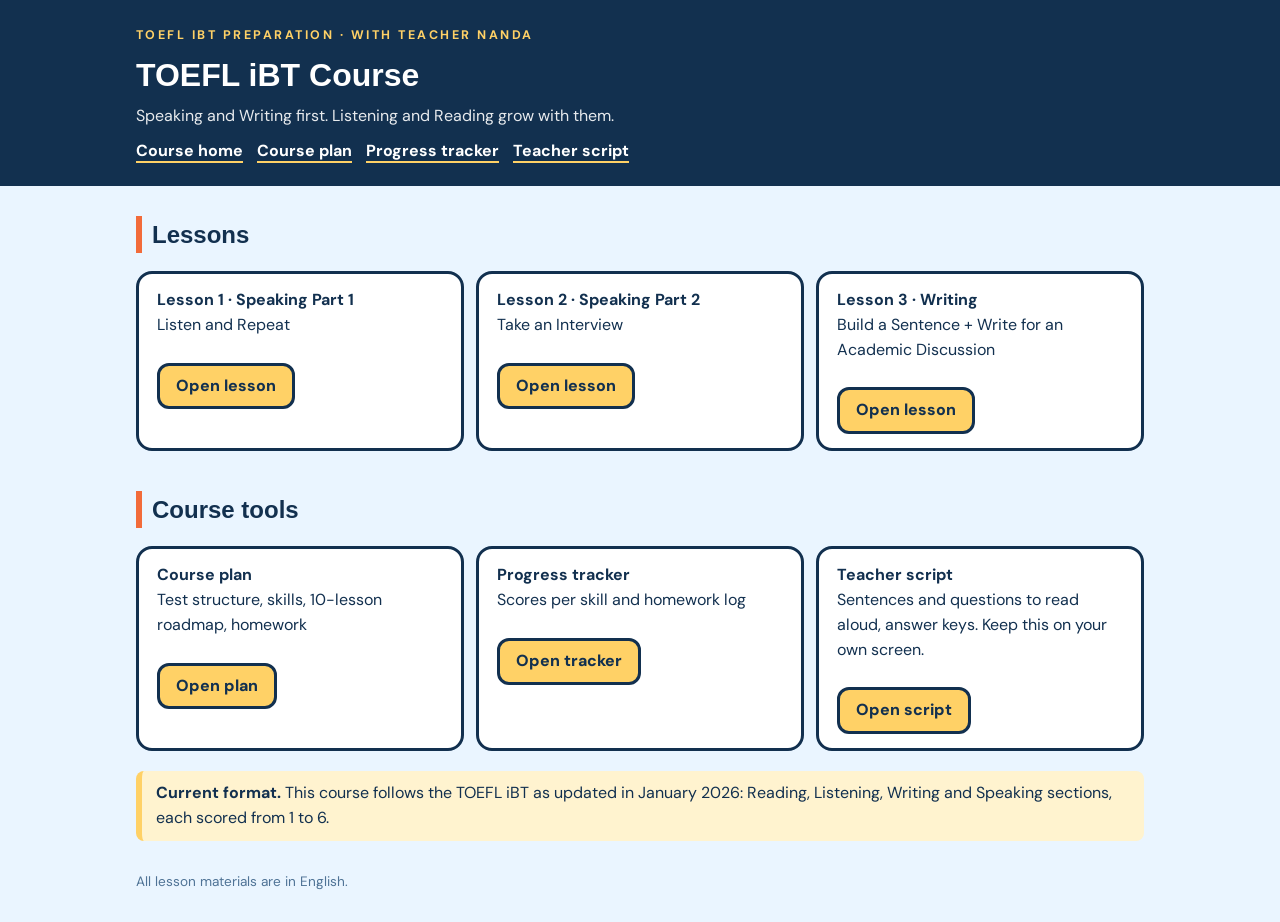
==== index.html @ 54414ec8 "updates" ====
<!DOCTYPE html>
<html lang="en"><head><meta charset="UTF-8"><meta name="viewport" content="width=device-width,initial-scale=1"><title>TOEFL Course</title>
<link href="https://fonts.googleapis.com/css2?family=DM+Sans:wght@400;500;700;800&display=swap" rel="stylesheet">
<link rel="stylesheet" href="common.css"></head><body>
<header><div class="in"><small>TOEFL iBT Preparation &middot; with teacher Nanda</small><h1>TOEFL iBT Course</h1><p style="margin:4px 0 0;opacity:.9">Speaking and Writing first. Listening and Reading grow with them.</p><nav><a href="index.html">Course home</a><a href="plan/index.html">Course plan</a><a href="progress/index.html">Progress tracker</a><a href="teacher/index.html">Teacher script</a></nav></div></header><main>

<h2>Lessons</h2>
<div class="grid">
 <div class="card"><b>Lesson 1 &middot; Speaking Part 1</b><br>Listen and Repeat<br><br><a class="btn" href="TOEFL-1-Listen-and-Repeat/index.html">Open lesson</a></div>
 <div class="card"><b>Lesson 2 &middot; Speaking Part 2</b><br>Take an Interview<br><br><a class="btn" href="TOEFL-2-Take-an-Interview/index.html">Open lesson</a></div>
 <div class="card"><b>Lesson 3 &middot; Writing</b><br>Build a Sentence + Write for an Academic Discussion<br><br><a class="btn" href="TOEFL-3-Writing/index.html">Open lesson</a></div>
</div>
<h2>Course tools</h2>
<div class="grid">
 <div class="card"><b>Course plan</b><br>Test structure, skills, 10-lesson roadmap, homework<br><br><a class="btn" href="plan/index.html">Open plan</a></div>
 <div class="card"><b>Progress tracker</b><br>Scores per skill and homework log<br><br><a class="btn" href="progress/index.html">Open tracker</a></div>
 <div class="card"><b>Teacher script</b><br>Sentences and questions to read aloud, answer keys. Keep this on your own screen.<br><br><a class="btn" href="teacher/index.html">Open script</a></div>
</div>
<div class="note"><b>Current format.</b> This course follows the TOEFL iBT as updated in January 2026: Reading, Listening, Writing and Speaking sections, each scored from 1 to 6.</div>
</main><footer>All lesson materials are in English.</footer></body></html>
---- common.css ----
:root{--navy:#12304F;--coral:#F26B3A;--sky:#9AD1F5;--mint:#2FBF9B;--lemon:#FFD166;--mist:#EAF5FF;--ink:#12304F;--mute:#4F7396}
*{box-sizing:border-box}body{margin:0;font-family:'DM Sans',system-ui,sans-serif;background:var(--mist);color:var(--ink);line-height:1.55}
header{background:var(--navy);color:#fff;padding:22px 16px}header .in,main{max-width:1040px;margin:0 auto;padding:0 16px}
header small{letter-spacing:.2em;color:var(--lemon);font-weight:700;text-transform:uppercase;font-size:.78rem}header h1{font-family:Fredoka,sans-serif;margin:4px 0 0;font-size:2rem}
nav a{color:#fff;margin-right:14px;font-weight:700;text-decoration:none;border-bottom:2px solid var(--lemon)}nav{margin-top:10px}
h2{font-family:Fredoka,sans-serif;font-size:1.5rem;margin:30px 0 8px;border-left:6px solid var(--coral);padding-left:10px}
.card{background:#fff;border:3px solid var(--navy);border-radius:16px;padding:14px 18px;margin:10px 0}
table{width:100%;border-collapse:collapse;background:#fff;border:3px solid var(--navy);border-radius:12px;overflow:hidden;font-size:.95rem}
th{background:var(--navy);color:#fff;text-align:left;padding:8px 10px}td{padding:8px 10px;border-top:1px solid #cfe3f5;vertical-align:top}
.btn{display:inline-block;background:var(--lemon);color:var(--navy);font-weight:800;border:3px solid var(--navy);border-radius:12px;padding:8px 16px;text-decoration:none;cursor:pointer;font-family:inherit;font-size:1rem}
.grid{display:grid;grid-template-columns:repeat(auto-fit,minmax(240px,1fr));gap:12px}.tag{background:var(--mint);color:#fff;border-radius:8px;padding:1px 8px;font-size:.8rem;font-weight:800}
.note{background:#FFF3CF;border-left:6px solid var(--lemon);padding:10px 14px;border-radius:8px;margin:10px 0}
a{color:#1B5FA6}footer{max-width:1040px;margin:30px auto;padding:0 16px;color:var(--mute);font-size:.85rem}
@media(max-width:640px){table{font-size:.85rem}header h1{font-size:1.5rem}}
@media print{header nav,.noprint{display:none}body{background:#fff}}
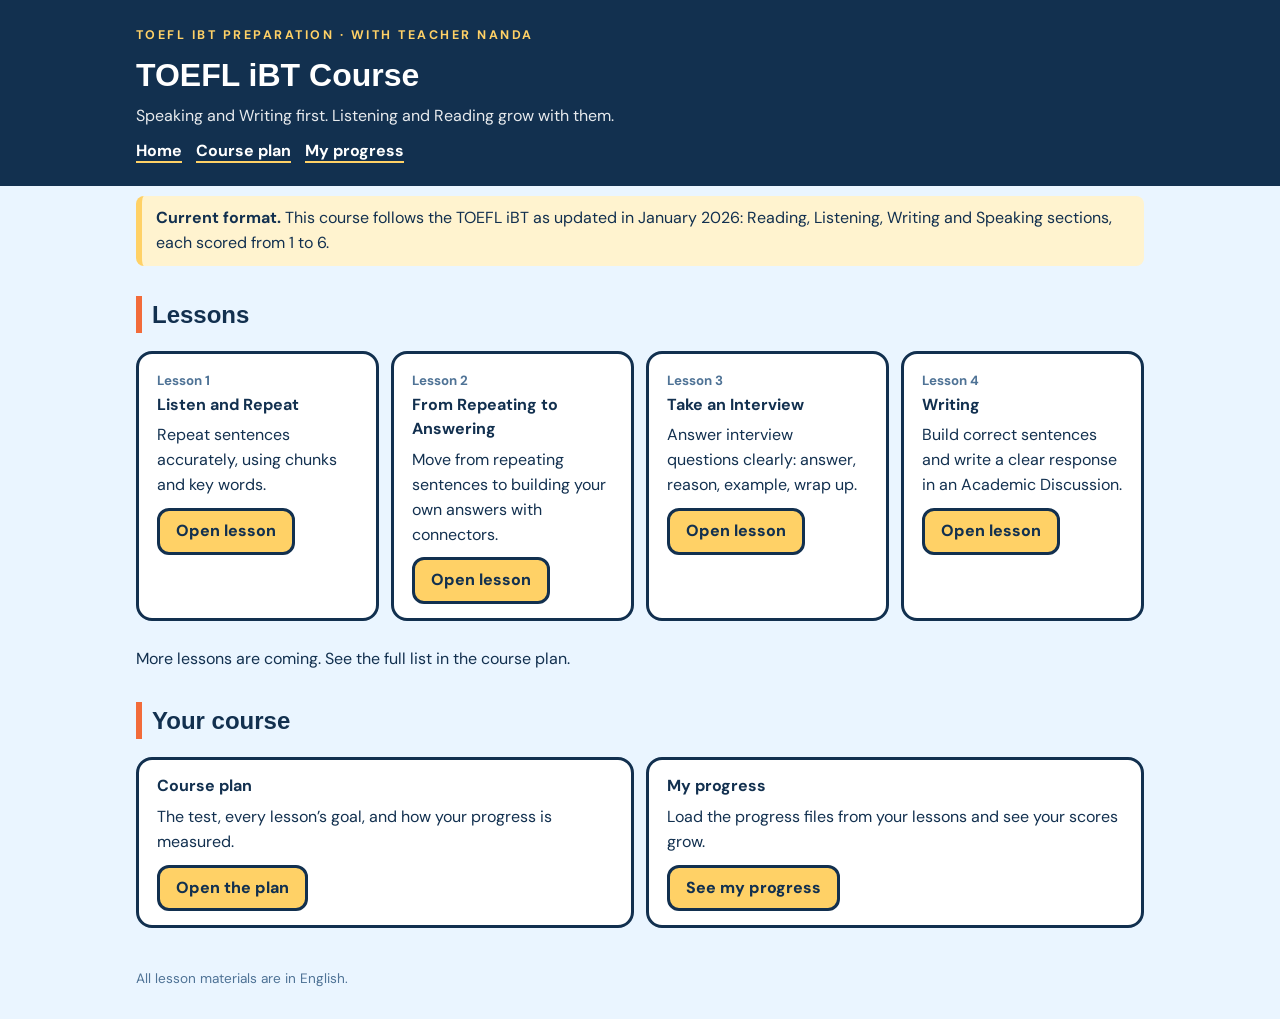
==== commit 49287577: "updates" ====
--- a/index.html
+++ b/index.html
@@ -1,20 +1,12 @@
 <!DOCTYPE html>
-<html lang="en"><head><meta charset="UTF-8"><meta name="viewport" content="width=device-width,initial-scale=1"><title>TOEFL Course</title>
+<html lang="en"><head><meta charset="UTF-8"><meta name="viewport" content="width=device-width,initial-scale=1"><title>TOEFL iBT Course</title>
 <link href="https://fonts.googleapis.com/css2?family=DM+Sans:wght@400;500;700;800&display=swap" rel="stylesheet">
-<link rel="stylesheet" href="common.css"></head><body>
-<header><div class="in"><small>TOEFL iBT Preparation &middot; with teacher Nanda</small><h1>TOEFL iBT Course</h1><p style="margin:4px 0 0;opacity:.9">Speaking and Writing first. Listening and Reading grow with them.</p><nav><a href="index.html">Course home</a><a href="plan/index.html">Course plan</a><a href="progress/index.html">Progress tracker</a><a href="teacher/index.html">Teacher script</a></nav></div></header><main>
+<link rel="stylesheet" href="common.css"><style>.g4{display:grid;grid-template-columns:repeat(4,minmax(0,1fr));gap:12px}.g2{display:grid;grid-template-columns:repeat(2,minmax(0,1fr));gap:12px}@media(max-width:820px){.g4{grid-template-columns:repeat(2,minmax(0,1fr))}}@media(max-width:520px){.g4,.g2{grid-template-columns:1fr}}.card.soon{opacity:.6;border-style:dashed}.goal{color:#12304F;margin:6px 0 10px}small.k{color:#4F7396;font-weight:700}.ll{margin:0;padding-left:20px}table.sc td.n,table.sc th.n{text-align:center}.bar{height:12px;background:#E5EDF5;border-radius:6px;min-width:90px}.bar i{display:block;height:12px;background:#2FBF9B;border-radius:6px}.up{color:#16805f;font-weight:800}.dn{color:#b3261e;font-weight:800}</style></head><body>
+<header><div class="in"><small>TOEFL iBT Preparation &middot; with teacher Nanda</small><h1>TOEFL iBT Course</h1><p style="margin:4px 0 0;opacity:.9">Speaking and Writing first. Listening and Reading grow with them.</p><nav><a href="index.html">Home</a><a href="plan/index.html">Course plan</a><a href="progress/index.html">My progress</a></nav></div></header><main>
 
-<h2>Lessons</h2>
-<div class="grid">
- <div class="card"><b>Lesson 1 &middot; Speaking Part 1</b><br>Listen and Repeat<br><br><a class="btn" href="TOEFL-1-Listen-and-Repeat/index.html">Open lesson</a></div>
- <div class="card"><b>Lesson 2 &middot; Speaking Part 2</b><br>Take an Interview<br><br><a class="btn" href="TOEFL-2-Take-an-Interview/index.html">Open lesson</a></div>
- <div class="card"><b>Lesson 3 &middot; Writing</b><br>Build a Sentence + Write for an Academic Discussion<br><br><a class="btn" href="TOEFL-3-Writing/index.html">Open lesson</a></div>
-</div>
-<h2>Course tools</h2>
-<div class="grid">
- <div class="card"><b>Course plan</b><br>Test structure, skills, 10-lesson roadmap, homework<br><br><a class="btn" href="plan/index.html">Open plan</a></div>
- <div class="card"><b>Progress tracker</b><br>Scores per skill and homework log<br><br><a class="btn" href="progress/index.html">Open tracker</a></div>
- <div class="card"><b>Teacher script</b><br>Sentences and questions to read aloud, answer keys. Keep this on your own screen.<br><br><a class="btn" href="teacher/index.html">Open script</a></div>
-</div>
 <div class="note"><b>Current format.</b> This course follows the TOEFL iBT as updated in January 2026: Reading, Listening, Writing and Speaking sections, each scored from 1 to 6.</div>
-</main><footer>All lesson materials are in English.</footer></body></html>+<h2>Lessons</h2><div class="g4"><div class="card"><small class="k">Lesson 1</small><br><b>Listen and Repeat</b><p class="goal">Repeat sentences accurately, using chunks and key words.</p><a class="btn" href="TOEFL-1-Listen-and-Repeat/index.html">Open lesson</a></div><div class="card"><small class="k">Lesson 2</small><br><b>From Repeating to Answering</b><p class="goal">Move from repeating sentences to building your own answers with connectors.</p><a class="btn" href="TOEFL-2-From-Repeating-to-Answering/index.html">Open lesson</a></div><div class="card"><small class="k">Lesson 3</small><br><b>Take an Interview</b><p class="goal">Answer interview questions clearly: answer, reason, example, wrap up.</p><a class="btn" href="TOEFL-3-Take-an-Interview/index.html">Open lesson</a></div><div class="card"><small class="k">Lesson 4</small><br><b>Writing</b><p class="goal">Build correct sentences and write a clear response in an Academic Discussion.</p><a class="btn" href="TOEFL-4-Writing/index.html">Open lesson</a></div></div>
+<p>More lessons are coming. See the full list in the course plan.</p>
+<h2>Your course</h2><div class="g2">
+<div class="card"><b>Course plan</b><p class="goal">The test, every lesson&rsquo;s goal, and how your progress is measured.</p><a class="btn" href="plan/index.html">Open the plan</a></div>
+<div class="card"><b>My progress</b><p class="goal">Load the progress files from your lessons and see your scores grow.</p><a class="btn" href="progress/index.html">See my progress</a></div></div></main><footer>All lesson materials are in English.</footer></body></html>
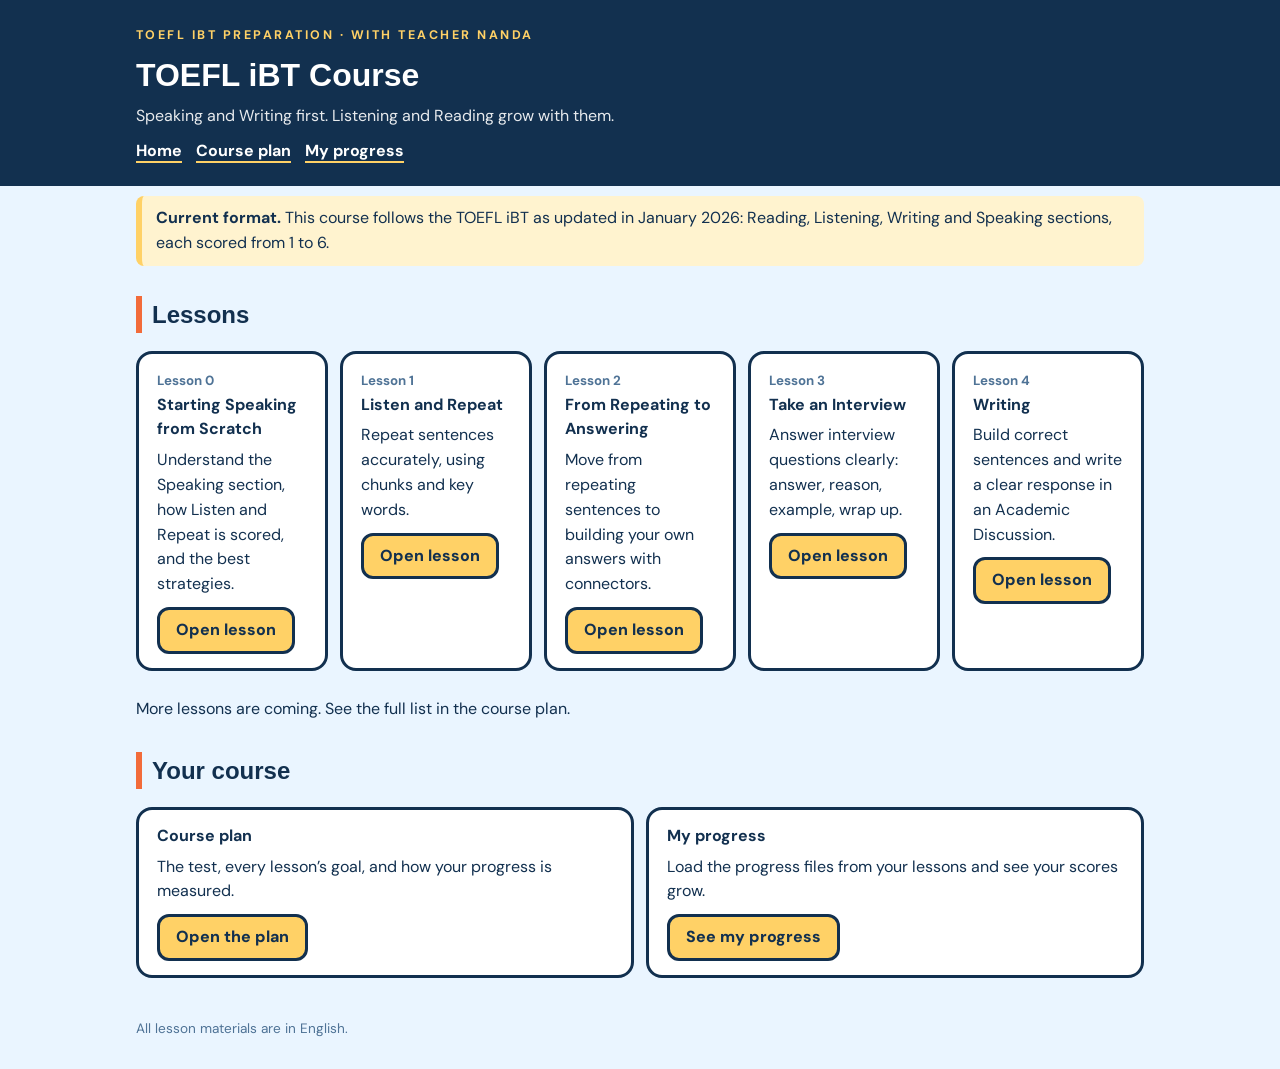
==== commit 58d95ff6: "updates" ====
--- a/index.html
+++ b/index.html
@@ -1,11 +1,11 @@
 <!DOCTYPE html>
 <html lang="en"><head><meta charset="UTF-8"><meta name="viewport" content="width=device-width,initial-scale=1"><title>TOEFL iBT Course</title>
 <link href="https://fonts.googleapis.com/css2?family=DM+Sans:wght@400;500;700;800&display=swap" rel="stylesheet">
-<link rel="stylesheet" href="common.css"><style>.g4{display:grid;grid-template-columns:repeat(4,minmax(0,1fr));gap:12px}.g2{display:grid;grid-template-columns:repeat(2,minmax(0,1fr));gap:12px}@media(max-width:820px){.g4{grid-template-columns:repeat(2,minmax(0,1fr))}}@media(max-width:520px){.g4,.g2{grid-template-columns:1fr}}.card.soon{opacity:.6;border-style:dashed}.goal{color:#12304F;margin:6px 0 10px}small.k{color:#4F7396;font-weight:700}.ll{margin:0;padding-left:20px}table.sc td.n,table.sc th.n{text-align:center}.bar{height:12px;background:#E5EDF5;border-radius:6px;min-width:90px}.bar i{display:block;height:12px;background:#2FBF9B;border-radius:6px}.up{color:#16805f;font-weight:800}.dn{color:#b3261e;font-weight:800}</style></head><body>
+<link rel="stylesheet" href="common.css"><style>.g4{display:grid;grid-template-columns:repeat(5,minmax(0,1fr));gap:12px}.g2{display:grid;grid-template-columns:repeat(2,minmax(0,1fr));gap:12px}@media(max-width:1100px){.g4{grid-template-columns:repeat(3,minmax(0,1fr))}}@media(max-width:820px){.g4{grid-template-columns:repeat(2,minmax(0,1fr))}}@media(max-width:520px){.g4,.g2{grid-template-columns:1fr}}.card.soon{opacity:.6;border-style:dashed}.goal{color:#12304F;margin:6px 0 10px}small.k{color:#4F7396;font-weight:700}.ll{margin:0;padding-left:20px}table.sc td.n,table.sc th.n{text-align:center}.bar{height:12px;background:#E5EDF5;border-radius:6px;min-width:90px}.bar i{display:block;height:12px;background:#2FBF9B;border-radius:6px}.up{color:#16805f;font-weight:800}.dn{color:#b3261e;font-weight:800}</style></head><body>
 <header><div class="in"><small>TOEFL iBT Preparation &middot; with teacher Nanda</small><h1>TOEFL iBT Course</h1><p style="margin:4px 0 0;opacity:.9">Speaking and Writing first. Listening and Reading grow with them.</p><nav><a href="index.html">Home</a><a href="plan/index.html">Course plan</a><a href="progress/index.html">My progress</a></nav></div></header><main>
 
 <div class="note"><b>Current format.</b> This course follows the TOEFL iBT as updated in January 2026: Reading, Listening, Writing and Speaking sections, each scored from 1 to 6.</div>
-<h2>Lessons</h2><div class="g4"><div class="card"><small class="k">Lesson 1</small><br><b>Listen and Repeat</b><p class="goal">Repeat sentences accurately, using chunks and key words.</p><a class="btn" href="TOEFL-1-Listen-and-Repeat/index.html">Open lesson</a></div><div class="card"><small class="k">Lesson 2</small><br><b>From Repeating to Answering</b><p class="goal">Move from repeating sentences to building your own answers with connectors.</p><a class="btn" href="TOEFL-2-From-Repeating-to-Answering/index.html">Open lesson</a></div><div class="card"><small class="k">Lesson 3</small><br><b>Take an Interview</b><p class="goal">Answer interview questions clearly: answer, reason, example, wrap up.</p><a class="btn" href="TOEFL-3-Take-an-Interview/index.html">Open lesson</a></div><div class="card"><small class="k">Lesson 4</small><br><b>Writing</b><p class="goal">Build correct sentences and write a clear response in an Academic Discussion.</p><a class="btn" href="TOEFL-4-Writing/index.html">Open lesson</a></div></div>
+<h2>Lessons</h2><div class="g4"><div class="card"><small class="k">Lesson 0</small><br><b>Starting Speaking from Scratch</b><p class="goal">Understand the Speaking section, how Listen and Repeat is scored, and the best strategies.</p><a class="btn" href="TOEFL-0-Starting-from-Scratch/index.html">Open lesson</a></div><div class="card"><small class="k">Lesson 1</small><br><b>Listen and Repeat</b><p class="goal">Repeat sentences accurately, using chunks and key words.</p><a class="btn" href="TOEFL-1-Listen-and-Repeat/index.html">Open lesson</a></div><div class="card"><small class="k">Lesson 2</small><br><b>From Repeating to Answering</b><p class="goal">Move from repeating sentences to building your own answers with connectors.</p><a class="btn" href="TOEFL-2-From-Repeating-to-Answering/index.html">Open lesson</a></div><div class="card"><small class="k">Lesson 3</small><br><b>Take an Interview</b><p class="goal">Answer interview questions clearly: answer, reason, example, wrap up.</p><a class="btn" href="TOEFL-3-Take-an-Interview/index.html">Open lesson</a></div><div class="card"><small class="k">Lesson 4</small><br><b>Writing</b><p class="goal">Build correct sentences and write a clear response in an Academic Discussion.</p><a class="btn" href="TOEFL-4-Writing/index.html">Open lesson</a></div></div>
 <p>More lessons are coming. See the full list in the course plan.</p>
 <h2>Your course</h2><div class="g2">
 <div class="card"><b>Course plan</b><p class="goal">The test, every lesson&rsquo;s goal, and how your progress is measured.</p><a class="btn" href="plan/index.html">Open the plan</a></div>
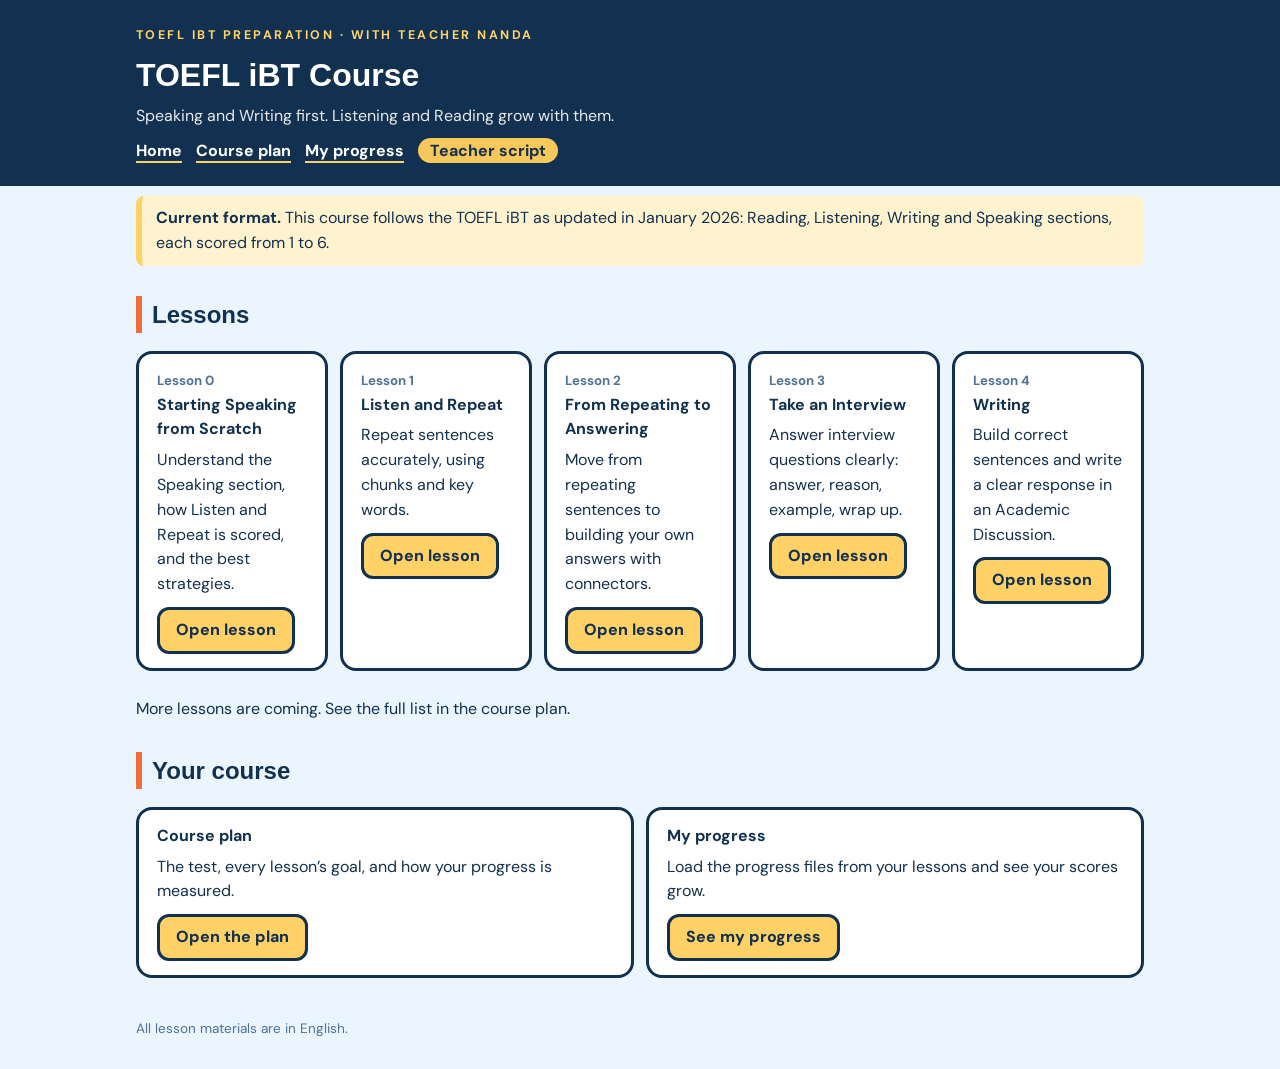
==== commit bcc996bc: "updates" ====
--- a/index.html
+++ b/index.html
@@ -2,7 +2,7 @@
 <html lang="en"><head><meta charset="UTF-8"><meta name="viewport" content="width=device-width,initial-scale=1"><title>TOEFL iBT Course</title>
 <link href="https://fonts.googleapis.com/css2?family=DM+Sans:wght@400;500;700;800&display=swap" rel="stylesheet">
 <link rel="stylesheet" href="common.css"><style>.g4{display:grid;grid-template-columns:repeat(5,minmax(0,1fr));gap:12px}.g2{display:grid;grid-template-columns:repeat(2,minmax(0,1fr));gap:12px}@media(max-width:1100px){.g4{grid-template-columns:repeat(3,minmax(0,1fr))}}@media(max-width:820px){.g4{grid-template-columns:repeat(2,minmax(0,1fr))}}@media(max-width:520px){.g4,.g2{grid-template-columns:1fr}}.card.soon{opacity:.6;border-style:dashed}.goal{color:#12304F;margin:6px 0 10px}small.k{color:#4F7396;font-weight:700}.ll{margin:0;padding-left:20px}table.sc td.n,table.sc th.n{text-align:center}.bar{height:12px;background:#E5EDF5;border-radius:6px;min-width:90px}.bar i{display:block;height:12px;background:#2FBF9B;border-radius:6px}.up{color:#16805f;font-weight:800}.dn{color:#b3261e;font-weight:800}</style></head><body>
-<header><div class="in"><small>TOEFL iBT Preparation &middot; with teacher Nanda</small><h1>TOEFL iBT Course</h1><p style="margin:4px 0 0;opacity:.9">Speaking and Writing first. Listening and Reading grow with them.</p><nav><a href="index.html">Home</a><a href="plan/index.html">Course plan</a><a href="progress/index.html">My progress</a></nav></div></header><main>
+<header><div class="in"><small>TOEFL iBT Preparation &middot; with teacher Nanda</small><h1>TOEFL iBT Course</h1><p style="margin:4px 0 0;opacity:.9">Speaking and Writing first. Listening and Reading grow with them.</p><nav><a href="index.html">Home</a><a href="plan/index.html">Course plan</a><a href="progress/index.html">My progress</a><a id="tn" href="teacher/index.html" style="background:#F6C75B;color:#12304F;padding:2px 12px;border-radius:999px;border-bottom:none">Teacher script</a></nav></div></header><main>
 
 <div class="note"><b>Current format.</b> This course follows the TOEFL iBT as updated in January 2026: Reading, Listening, Writing and Speaking sections, each scored from 1 to 6.</div>
 <h2>Lessons</h2><div class="g4"><div class="card"><small class="k">Lesson 0</small><br><b>Starting Speaking from Scratch</b><p class="goal">Understand the Speaking section, how Listen and Repeat is scored, and the best strategies.</p><a class="btn" href="TOEFL-0-Starting-from-Scratch/index.html">Open lesson</a></div><div class="card"><small class="k">Lesson 1</small><br><b>Listen and Repeat</b><p class="goal">Repeat sentences accurately, using chunks and key words.</p><a class="btn" href="TOEFL-1-Listen-and-Repeat/index.html">Open lesson</a></div><div class="card"><small class="k">Lesson 2</small><br><b>From Repeating to Answering</b><p class="goal">Move from repeating sentences to building your own answers with connectors.</p><a class="btn" href="TOEFL-2-From-Repeating-to-Answering/index.html">Open lesson</a></div><div class="card"><small class="k">Lesson 3</small><br><b>Take an Interview</b><p class="goal">Answer interview questions clearly: answer, reason, example, wrap up.</p><a class="btn" href="TOEFL-3-Take-an-Interview/index.html">Open lesson</a></div><div class="card"><small class="k">Lesson 4</small><br><b>Writing</b><p class="goal">Build correct sentences and write a clear response in an Academic Discussion.</p><a class="btn" href="TOEFL-4-Writing/index.html">Open lesson</a></div></div>
